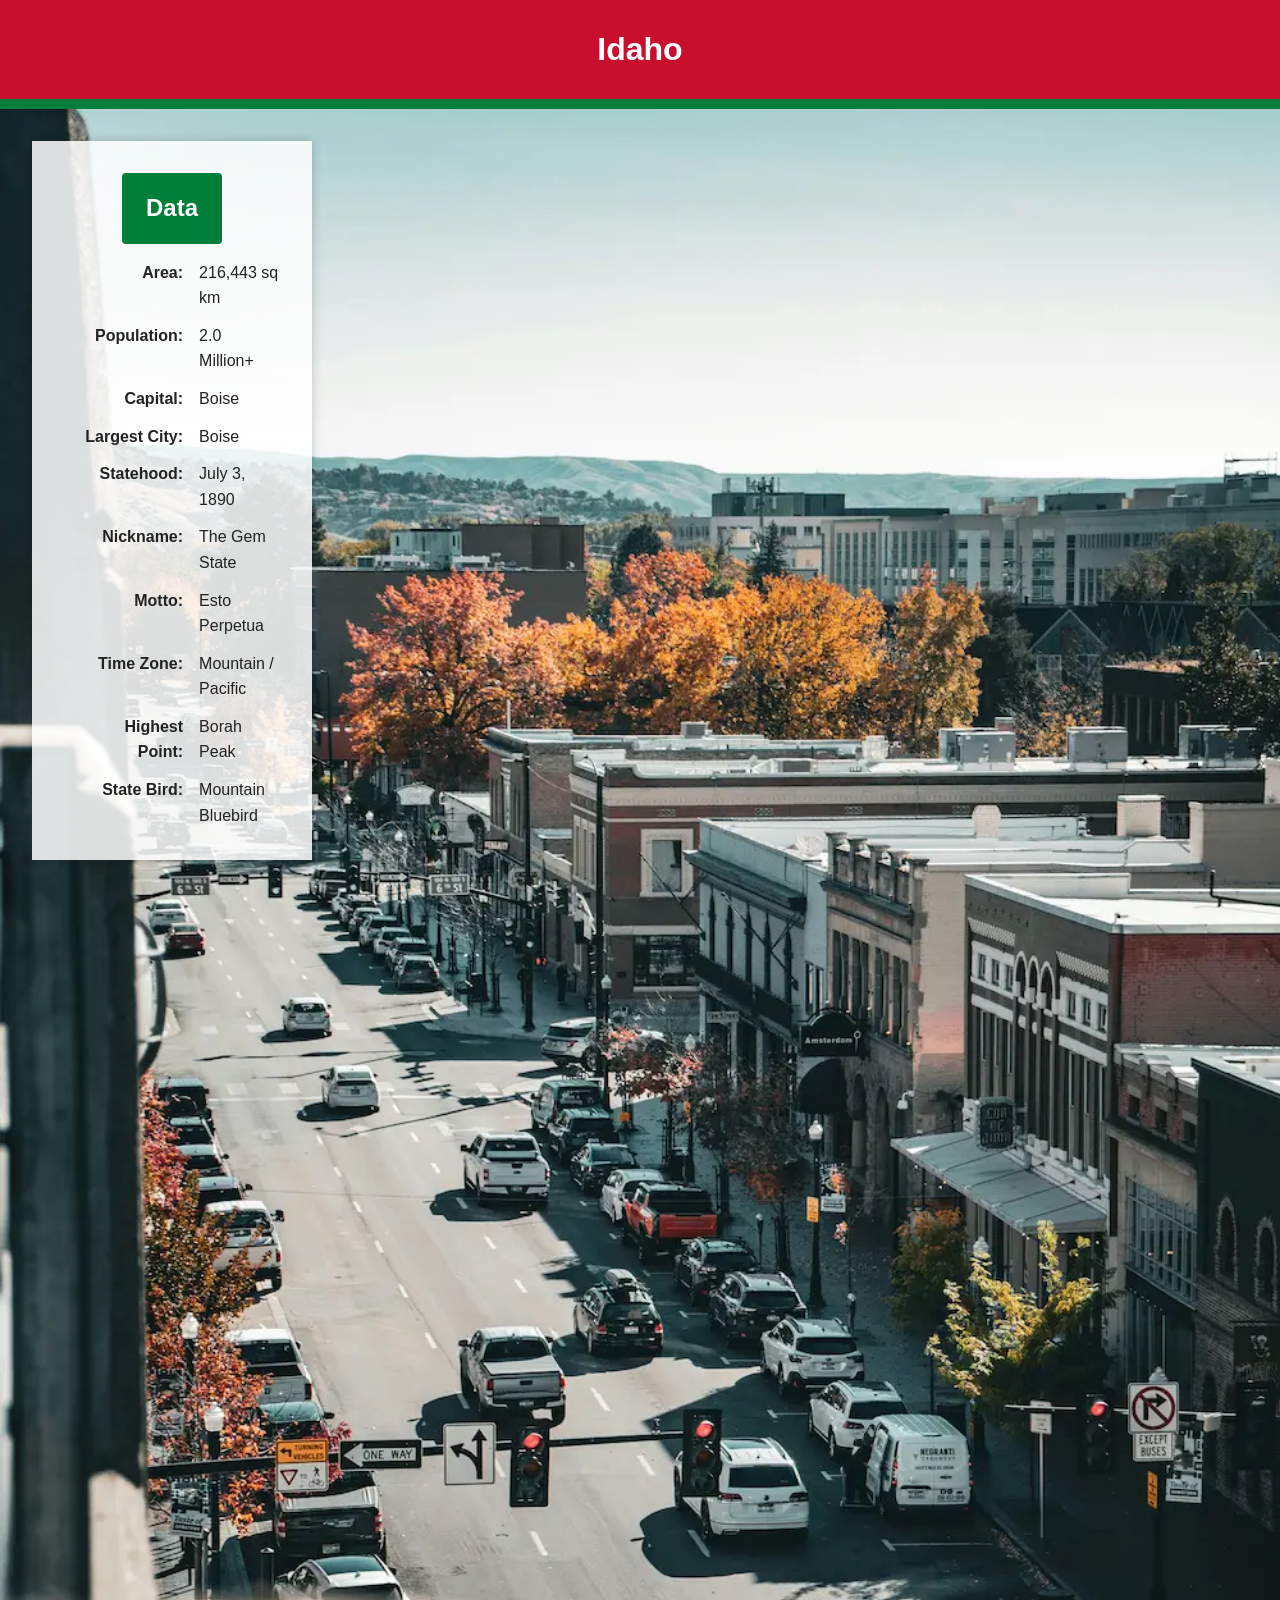
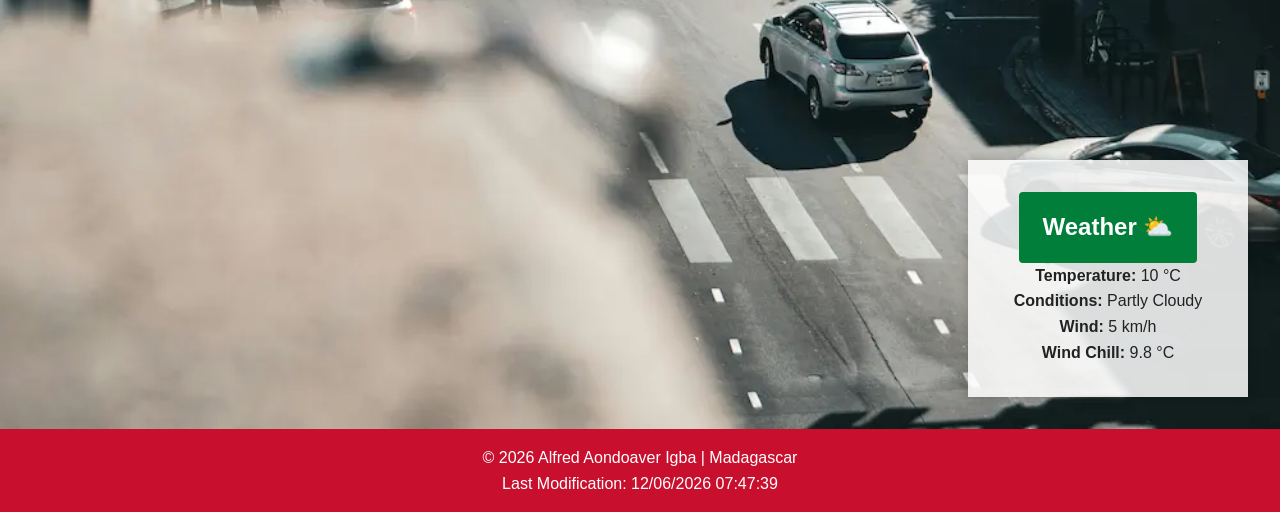
==== place.html @ 148e9cae "Created responsive web page" ====
<!DOCTYPE html>
<html lang="en">
<head>
    <meta charset="UTF-8" />
    <meta name="viewport" content="width=device-width, initial-scale=1.0" />
    <meta name="description" content="Idaho - one of the places in America that I wish to visit during my graduation.">
    <meta name="author" content="Alfred Aondoaver Igba">
    <title>Idaho</title>
    <link rel="stylesheet" href="styles/place.css" />
    <script src="scripts/place.js" defer></script>
</head>
<body>

    <header>
        <h1>Idaho</h1>
    </header>

    <main>

        <section class="hero">
            <picture>
                <source srcset="images/idaho.webp" media="(min-width: 768px)">
                <img src="images/idaho.webp"
                    alt="Idaho State Capitol"
                    width="1200"
                    height="800">
            </picture>
        </section>

        <section class="data">
            <h2>Data</h2>

        <div class="info-grid">
        <span class="label">Area:</span>
        <span>216,443 sq km</span>

        <span class="label">Population:</span>
        <span>2.0 Million+</span>

        <span class="label">Capital:</span>
        <span>Boise</span>

        <span class="label">Largest City:</span>
        <span>Boise</span>

        <span class="label">Statehood:</span>
        <span>July 3, 1890</span>

        <span class="label">Nickname:</span>
        <span>The Gem State</span>

        <span class="label">Motto:</span>
        <span>Esto Perpetua</span>

        <span class="label">Time Zone:</span>
        <span>Mountain / Pacific</span>

        <span class="label">Highest Point:</span>
        <span>Borah Peak</span>

        <span class="label">State Bird:</span>
        <span>Mountain Bluebird</span>
    </div>
        </section>

        <section class="weather">
            <h2>Weather</h2>

            <img src="images/weather.svg"
                alt="Partly cloudy weather icon"
                class="weather-icon">

            <p><strong>Temperature:</strong> <span id="temperature">10</span> °C</p>
            <p><strong>Conditions:</strong> Partly Cloudy</p>
            <p><strong>Wind:</strong> <span id="wind-speed">5</span> km/h</p>
            <p><strong>Wind Chill:</strong> <span id="windchill"></span></p>
        </section>

    </main>

    <footer>
        <p>
            &copy; <span id="currentyear"></span> Alfred Aondoaver Igba | Madagascar
        </p>
        <p id="lastModified"></p>
    </footer>

</body>
</html>
---- styles/place.css ----
:root{
    --primary-color:#c8102e;
    --secondary-color:#007e3a;
    --light-color:#f4f4f4;
    --dark-color:#222;
    --card-bg:rgba(255,255,255,.85);
}

*{
    margin:0;
    padding:0;
    box-sizing:border-box;
}

body{
    font-family:Arial, Helvetica, sans-serif;
    line-height:1.6;
    color:var(--dark-color);
}

header{
    background:var(--primary-color);
    color:white;
    text-align:center;
    padding:1.5rem;
    border-bottom:10px solid var(--secondary-color);
}

.hero img{
    width:100%;
    display:block;
    height:auto;
}

.data,
.weather{
    background:var(--light-color);
    padding:2rem;
    text-align:center;
}

.info-grid {
    display: inline-grid;
    grid-template-columns: auto auto;
    gap: .75rem 1rem;
    margin: 1rem auto 0;
    padding-left: 1rem;
}

.label {
    font-weight: 700;
    text-align: right;
}

.info-grid span:nth-child(even) {
    text-align: left;
}

.data h2,
.weather h2{
    display: inline-block;
    background-color: var(--secondary-color);
    color: white;
    padding: 1rem 1.5rem;
    border-radius: 4px;
    margin: bottom 1.25rem;
}

.weather-icon{
    width:90px;
    margin:1rem auto;
    display:block;
}

footer{
    background:var(--primary-color);
    color:white;
    text-align:center;
    padding:1rem;
}

/* Large View */
@media screen and (min-width: 768px){

    main{
        position:relative;
    }

    .hero{
        position:relative;
    }

    .data{
        position:absolute;
        top:2rem;
        left:2rem;
        width:280px;
        background:var(--card-bg);
        box-shadow:0 0 10px rgba(0,0,0,.2);
    }

    .weather{
        position:absolute;
        right:2rem;
        bottom:2rem;
        width:280px;
        background:var(--card-bg);
        box-shadow:0 0 10px rgba(0,0,0,.2);
    }

    /* Requirement:
       Weather icon via pseudo-element */
    .weather h2::after{
        content:" ⛅";
        font-size:1.5rem;
    }

    .weather-icon{
        display:none;
    }
}
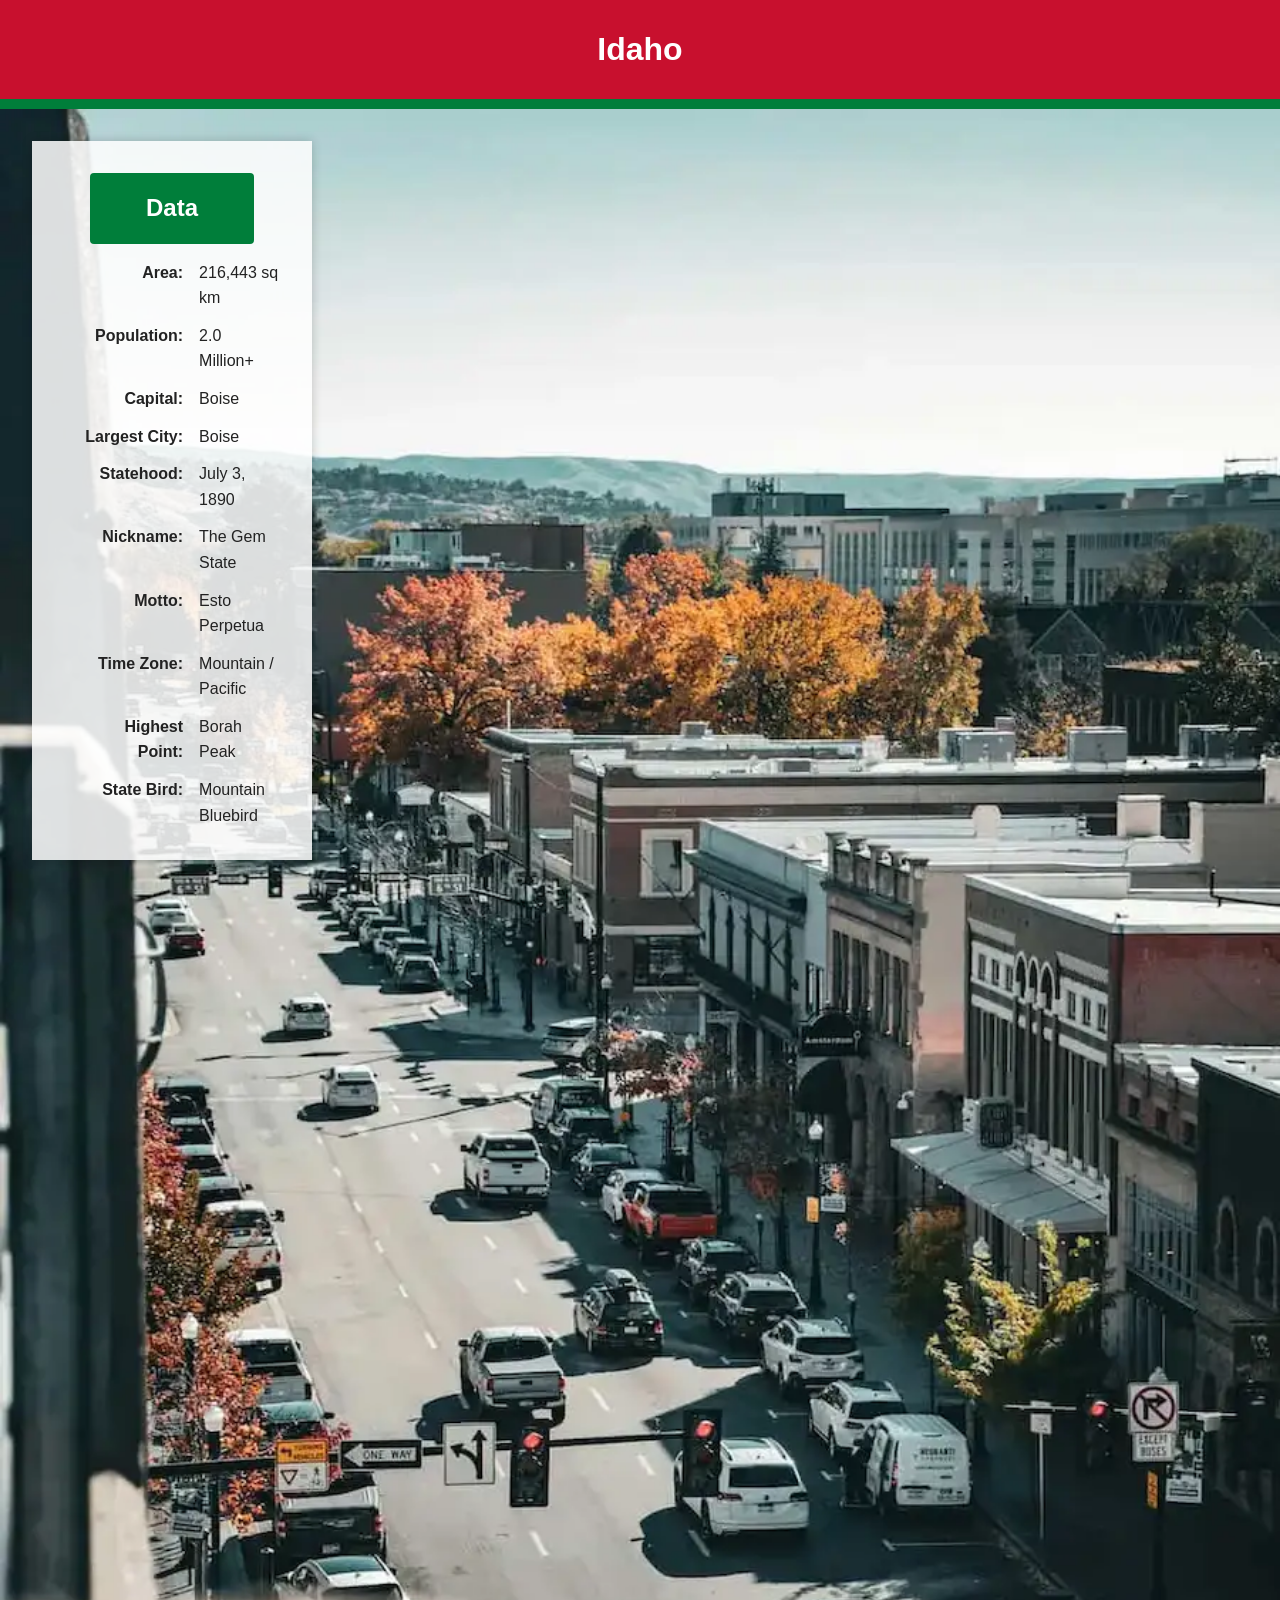
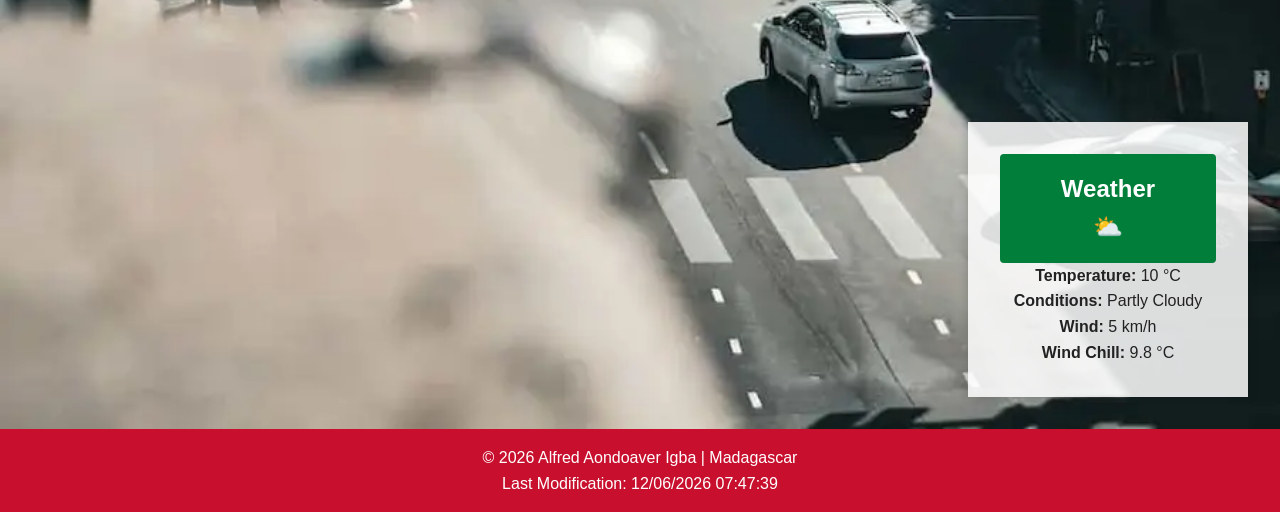
==== commit 4b501b4a: "Remove mete closing tag, optimized pictures & corect css rule" ====
--- a/place.html
+++ b/place.html
@@ -1,8 +1,8 @@
 <!DOCTYPE html>
 <html lang="en">
 <head>
-    <meta charset="UTF-8" />
-    <meta name="viewport" content="width=device-width, initial-scale=1.0" />
+    <meta charset="UTF-8">
+    <meta name="viewport" content="width=device-width, initial-scale=1.0">
     <meta name="description" content="Idaho - one of the places in America that I wish to visit during my graduation.">
     <meta name="author" content="Alfred Aondoaver Igba">
     <title>Idaho</title>
--- a/styles/place.css
+++ b/styles/place.css
@@ -61,9 +61,9 @@
     display: inline-block;
     background-color: var(--secondary-color);
     color: white;
-    padding: 1rem 1.5rem;
+    padding: 1rem 3.5rem;
     border-radius: 4px;
-    margin: bottom 1.25rem;
+    bottom: 1.25rem;
 }
 
 .weather-icon{
